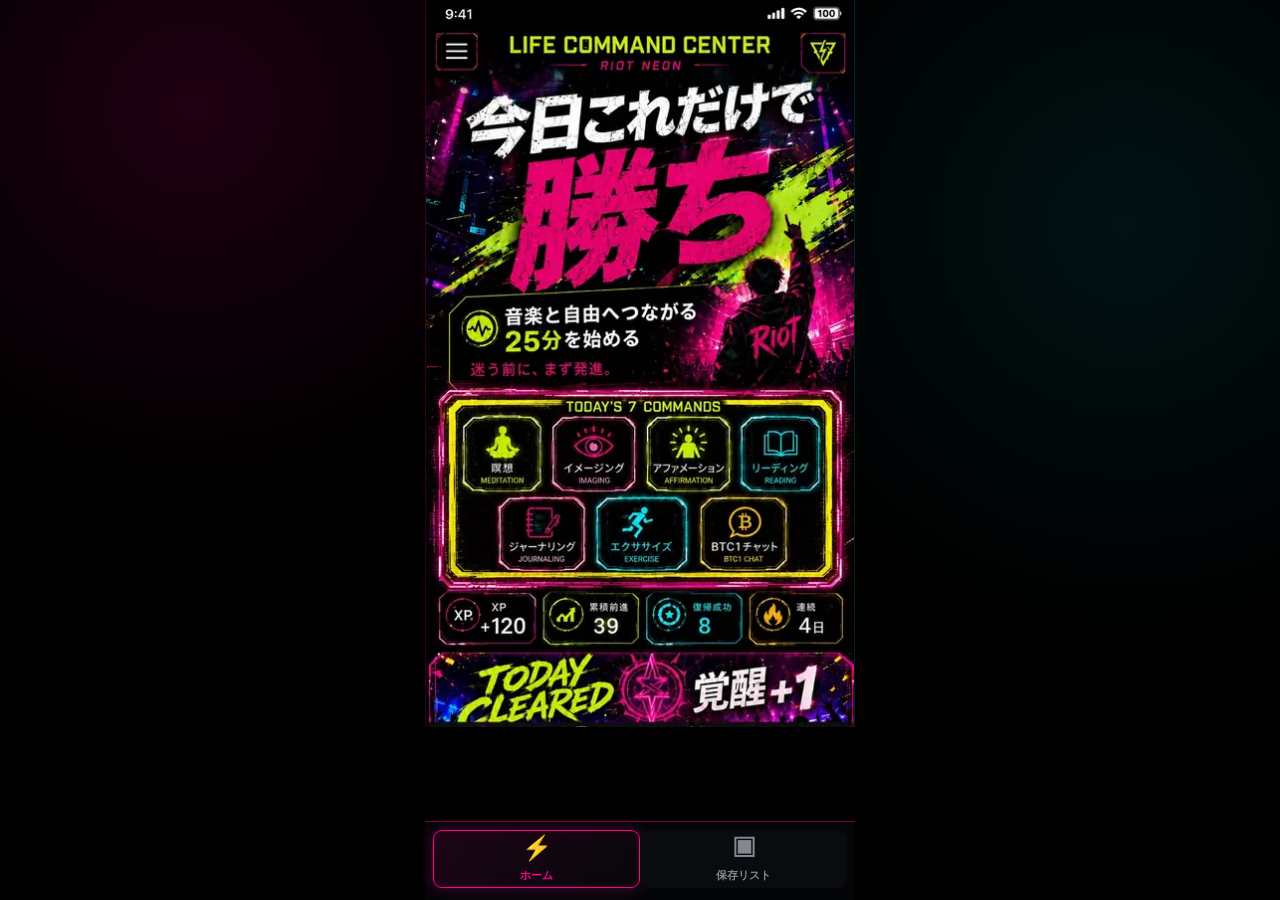
==== index.html @ 18f61c9f "fix smartphone v1 visual asset wiring" ====
<!doctype html>
<html lang="ja">
<head>
  <meta charset="utf-8">
  <meta name="viewport" content="width=device-width,initial-scale=1,viewport-fit=cover">
  <meta name="theme-color" content="#050507">
  <meta name="apple-mobile-web-app-capable" content="yes">
  <meta name="apple-mobile-web-app-status-bar-style" content="black-translucent">
  <title>Life Command Center · RIOT NEON</title>
  <link rel="stylesheet" href="./app.css?v=20260807v2">
</head>
<body>
  <div id="app" class="app-shell">
    <main>
      <section id="homeView" class="view active" aria-label="ホーム">
        <div class="poster home-poster" id="homePoster">
          <img id="homeSkin" alt="Life Command Center RIOT NEON ホーム">
          <div class="command-hotspots" aria-label="今日の7コマンド">
            <button class="command-hit c1" data-command="瞑想" aria-label="瞑想"></button>
            <button class="command-hit c2" data-command="イメージング" aria-label="イメージング"></button>
            <button class="command-hit c3" data-command="アファメーション" aria-label="アファメーション"></button>
            <button class="command-hit c4" data-command="リーディング" aria-label="リーディング"></button>
            <button class="command-hit c5" data-command="ジャーナリング" aria-label="ジャーナリング"></button>
            <button class="command-hit c6" data-command="エクササイズ" aria-label="エクササイズ"></button>
            <button class="command-hit c7" data-command="BTC1チャット" aria-label="BTC1チャット"></button>
          </div>
        </div>
      </section>

      <section id="savedView" class="view" aria-label="保存リスト">
        <div class="saved-page">
          <div id="savedHero" class="saved-hero" role="img" aria-label="RIOT NEON 保存リスト"></div>
          <section class="saved-controls" aria-label="保存リスト操作">
            <div class="search-row">
              <label class="search-box">
                <span class="search-icon">⌕</span>
                <input id="searchInput" type="search" autocomplete="off" placeholder="キーワードで検索する" aria-label="保存リストを検索">
              </label>
              <button id="filterFocus" class="neon-btn neon-yellow" type="button">絞り込み</button>
            </div>
            <div id="categoryBar" class="category-row" role="group" aria-label="カテゴリ">
              <button class="chip active" data-category="ALL">ALL</button>
              <button class="chip" data-category="日記">日記</button>
              <button class="chip" data-category="ルール">ルール</button>
              <button class="chip" data-category="気付き">気付き</button>
              <button class="chip" data-category="その他">その他</button>
            </div>
            <div class="mode-grid">
              <fieldset class="mode-group">
                <legend>表示モード</legend>
                <div class="segmented">
                  <button id="cardModeBtn" class="seg active" data-viewmode="card">▦ カード表示</button>
                  <button id="listModeBtn" class="seg" data-viewmode="list">☷ 一覧表示</button>
                </div>
              </fieldset>
              <fieldset class="mode-group">
                <legend>タイトルモード</legend>
                <div class="segmented">
                  <button id="organizedBtn" class="seg" data-titlemode="organized">☷ 整理タイトル</button>
                  <button id="originalBtn" class="seg active" data-titlemode="original">✎ 俺の原文</button>
                </div>
              </fieldset>
            </div>
            <div class="utility-row">
              <label class="sort-wrap"><span>並び替え</span><select id="sortSelect"><option value="newest">新しい順</option></select></label>
              <div class="sync-wrap"><span id="syncStatus">最終同期 --:--</span><button id="refreshBtn" class="neon-btn neon-lime" type="button">↻ 更新する</button></div>
            </div>
          </section>
          <section class="saved-summary" aria-live="polite"><span id="resultCount">0件</span><span id="activeSummary">ALL / 俺の原文</span></section>
          <section id="savedList" class="saved-list card-mode" aria-label="保存項目"></section>
          <div id="emptyState" class="empty-state hidden"><strong>NO MATCH</strong><span>条件に合う保存項目はありません。</span></div>
        </div>
      </section>
    </main>

    <nav class="bottom-nav" aria-label="メインナビゲーション">
      <button class="nav-btn active" data-view="homeView" aria-current="page"><span class="nav-icon">⚡</span><span>ホーム</span></button>
      <button class="nav-btn" data-view="savedView"><span class="nav-icon">▣</span><span>保存リスト</span></button>
    </nav>

    <div id="commandToast" class="command-toast" role="status" aria-live="polite"></div>
    <div id="detailModal" class="modal hidden" role="dialog" aria-modal="true" aria-labelledby="detailTitle">
      <div class="modal-backdrop" data-close-modal></div>
      <article class="detail-panel">
        <button class="modal-close" data-close-modal aria-label="閉じる">×</button>
        <div id="detailCategory" class="detail-category"></div>
        <h2 id="detailTitle"></h2>
        <div class="detail-meta" id="detailMeta"></div>
        <section class="detail-block"><h3>俺の原文</h3><p id="detailOriginal"></p></section>
        <section class="detail-block"><h3>整理版</h3><p id="detailBody"></p></section>
      </article>
    </div>
  </div>

  <script src="./assets/runtime/home_00.js"></script>
  <script src="./assets/runtime/home_01.js"></script>
  <script src="./assets/runtime/home_02.js"></script>
  <script src="./assets/runtime/home_03.js"></script>
  <script src="./assets/runtime/home_04.js"></script>
  <script src="./assets/runtime/home_05.js"></script>

  <script src="./assets/runtime/savehero_00.js"></script>
  <script src="./assets/runtime/savehero_01.js"></script>
  <script src="./assets/runtime/savehero_02.js"></script>
  <script src="./assets/runtime/savehero_03.js"></script>

  <script src="./assets/runtime/icon_diary.js"></script>
  <script src="./assets/runtime/icon_insight.js"></script>
  <script src="./assets/runtime/icon_rule.js"></script>
  <script src="./assets/runtime/icon_other.js"></script>
  <script src="./assets/runtime/card_texture.js"></script>
  <script src="./assets/runtime/brush_lime.js"></script>
  <script src="./assets/runtime/assets-init.js"></script>
  <script src="./app.js?v=20260807v2"></script>
</body>
</html>
---- app.css ----
:root{
  --bg:#040407;
  --panel:#090a0e;
  --ink:#f7f7fb;
  --muted:#9aa0aa;
  --pink:#ff008f;
  --lime:#caff00;
  --cyan:#14e8ff;
  --yellow:#ffd400;
  --line:rgba(255,255,255,.10);
  --safe-bottom:max(12px,env(safe-area-inset-bottom));
}
*{box-sizing:border-box}
html{background:#000;color-scheme:dark}
body{margin:0;min-height:100vh;background:radial-gradient(circle at 15% 12%,rgba(255,0,143,.12),transparent 24rem),radial-gradient(circle at 88% 25%,rgba(20,232,255,.08),transparent 26rem),#000;color:var(--ink);font-family:-apple-system,BlinkMacSystemFont,"Segoe UI","Noto Sans JP",sans-serif;overflow-x:hidden}
button,input,select{font:inherit}button{cursor:pointer}.app-shell{min-height:100vh;padding-bottom:calc(82px + var(--safe-bottom))}.view{display:none}.view.active{display:block}.poster,.saved-page{width:min(100%,430px);margin:0 auto;position:relative}.home-poster{aspect-ratio:864/1460;overflow:hidden}.home-poster img{display:block;width:100%;height:auto}.command-hotspots{position:absolute;inset:0;pointer-events:none}.command-hit{position:absolute;border:0;background:transparent;border-radius:18px;min-width:44px;min-height:44px;pointer-events:auto;-webkit-tap-highlight-color:transparent}.command-hit:focus-visible,.command-hit:active{outline:3px solid var(--cyan);outline-offset:2px;box-shadow:0 0 22px var(--cyan),inset 0 0 18px rgba(20,232,255,.35)}.c1{left:7.4%;top:56.8%;width:21%;height:11%}.c2{left:29%;top:56.8%;width:21.5%;height:11%}.c3{left:51%;top:56.8%;width:22%;height:11%}.c4{left:73%;top:56.8%;width:22%;height:11%}.c5{left:16.2%;top:68.1%;width:24%;height:11.2%}.c6{left:40%;top:68.1%;width:24.5%;height:11.2%}.c7{left:64.5%;top:68.1%;width:27%;height:11.2%}.saved-page{min-height:100vh;background:linear-gradient(rgba(4,5,8,.9),rgba(4,5,8,.98)),var(--card-texture,none);background-size:auto,280px 140px;box-shadow:0 0 80px rgba(255,0,143,.10)}.saved-hero{display:block;width:100%;aspect-ratio:864/390;background-size:100% auto;background-position:top center;background-repeat:no-repeat}.saved-controls{margin-top:-1px;padding:12px 12px 10px;background:linear-gradient(180deg,rgba(0,0,0,.96),rgba(3,4,7,.96)),var(--card-texture,none);border-top:1px solid rgba(255,0,143,.35)}.search-row{display:grid;grid-template-columns:minmax(0,1fr) auto;gap:8px}.search-box{min-height:52px;display:flex;align-items:center;gap:10px;padding:0 14px;border:2px solid var(--pink);border-radius:10px;background:rgba(7,7,10,.82);box-shadow:0 0 18px rgba(255,0,143,.35),inset 0 0 22px rgba(255,0,143,.06);position:relative;overflow:hidden}.search-box:after{content:"";position:absolute;right:-10%;bottom:-15px;width:38%;height:38px;background:var(--brush-lime,none) center/cover no-repeat;opacity:.25;pointer-events:none}.search-icon{font-size:28px;color:var(--pink);line-height:1}.search-box input{width:100%;border:0;outline:0;background:transparent;color:#fff;font-size:16px;font-weight:750;min-width:0}.search-box input::placeholder{color:#777b84}.neon-btn{min-height:52px;border-radius:10px;background:#08090c;font-weight:900;letter-spacing:.02em;padding:0 14px;white-space:nowrap}.neon-yellow{color:var(--lime);border:2px solid rgba(202,255,0,.8);box-shadow:0 0 16px rgba(202,255,0,.22)}.neon-lime{color:var(--lime);border:2px solid rgba(202,255,0,.72);box-shadow:0 0 16px rgba(202,255,0,.2)}.category-row{display:grid;grid-template-columns:repeat(5,1fr);gap:7px;margin:10px 0 2px;scroll-margin-top:16px}.chip{min-width:0;min-height:44px;padding:0 4px;border-radius:8px;border:1px solid rgba(255,0,143,.65);background:#090a0e;color:#fff;font-weight:900;box-shadow:inset 0 0 12px rgba(255,0,143,.05)}.chip:nth-child(3){border-color:rgba(20,232,255,.8)}.chip:nth-child(4){border-color:rgba(255,212,0,.75)}.chip.active{color:#090a0d;background:var(--lime);border-color:var(--lime);box-shadow:0 0 18px rgba(202,255,0,.48),inset 0 0 10px rgba(255,255,255,.25)}.mode-grid{display:grid;grid-template-columns:1fr 1fr;gap:10px;margin-top:11px}.mode-group{border:0;border-top:1px solid rgba(255,0,143,.5);padding:8px 0 0;margin:0;min-width:0}.mode-group legend{padding:0 8px 0 0;color:var(--lime);font-size:12px;font-weight:950;letter-spacing:.04em}.segmented{display:grid;grid-template-columns:1fr 1fr;gap:6px}.seg{min-height:46px;border:1px solid #3f4148;border-radius:8px;background:#0a0b0f;color:#8c9098;font-size:12px;font-weight:850;padding:4px 6px}.seg.active{color:var(--pink);border-color:var(--pink);box-shadow:0 0 16px rgba(255,0,143,.45),inset 0 0 13px rgba(255,0,143,.08)}.utility-row{display:grid;grid-template-columns:1fr 1fr;gap:9px;align-items:end;margin-top:10px}.sort-wrap{display:grid;grid-template-columns:auto 1fr;gap:8px;align-items:center;color:var(--lime);font-weight:900;font-size:13px}.sort-wrap select{width:100%;min-height:44px;border-radius:8px;border:1px solid var(--lime);background:#0a0b0f;color:#fff;padding:0 9px}.sync-wrap{display:flex;align-items:center;justify-content:flex-end;gap:7px;min-width:0}#syncStatus{font-size:10px;color:#b7bac1;white-space:nowrap}#refreshBtn{min-height:44px;padding:0 10px;font-size:12px}.saved-summary{display:flex;justify-content:space-between;gap:10px;align-items:center;padding:9px 14px;color:#a7abb2;font-size:11px;border-top:1px solid rgba(255,255,255,.05)}#resultCount{color:var(--lime);font-weight:900}.saved-list{padding:0 12px 18px;display:grid;gap:10px}.saved-card{position:relative;display:grid;grid-template-columns:70px minmax(0,1fr) auto;gap:10px;align-items:center;min-height:112px;padding:10px 10px 10px 8px;border:2px solid var(--pink);border-radius:10px;background:linear-gradient(90deg,rgba(2,3,5,.96),rgba(6,7,10,.88)),var(--card-texture,none) center/cover;box-shadow:0 0 15px rgba(255,0,143,.28),inset 0 0 22px rgba(255,0,143,.05);overflow:hidden}.saved-card:after{content:"";position:absolute;right:0;bottom:0;width:25%;height:34%;background:var(--brush-lime,none) right bottom/cover no-repeat;opacity:.78;pointer-events:none}.saved-card.cat-気付き{border-color:var(--cyan);box-shadow:0 0 15px rgba(20,232,255,.24),inset 0 0 22px rgba(20,232,255,.04)}.saved-card.cat-ルール{border-color:var(--yellow);box-shadow:0 0 15px rgba(255,212,0,.22),inset 0 0 22px rgba(255,212,0,.04)}.saved-card.cat-その他{border-color:var(--cyan);box-shadow:0 0 15px rgba(20,232,255,.24),inset 0 0 22px rgba(20,232,255,.04)}.card-icon{width:64px;height:64px;object-fit:cover;border-radius:9px;filter:saturate(1.08) contrast(1.05);box-shadow:0 0 12px rgba(255,0,143,.18)}.card-copy{min-width:0;position:relative;z-index:1}.category-label{display:inline-flex;align-items:center;min-height:24px;padding:0 7px;border:1px solid currentColor;border-radius:4px;color:var(--pink);font-size:10px;font-weight:900;margin-bottom:4px}.cat-気付き .category-label,.cat-その他 .category-label{color:var(--cyan)}.cat-ルール .category-label{color:var(--lime)}.card-title{margin:0;color:#fff;font-size:17px;line-height:1.55;font-weight:900;display:-webkit-box;-webkit-box-orient:vertical;-webkit-line-clamp:3;overflow:hidden}.card-side{position:relative;z-index:1;display:grid;justify-items:end;gap:8px;min-width:62px}.card-time{font-size:9px;color:#a4a7ae;text-align:right;line-height:1.35}.open-btn{min-width:58px;min-height:36px;border:1px solid var(--pink);border-radius:7px;background:#0b0b10;color:var(--pink);font-weight:900;box-shadow:0 0 12px rgba(255,0,143,.24)}.saved-list.list-mode{gap:6px}.saved-list.list-mode .saved-card{min-height:78px;grid-template-columns:46px minmax(0,1fr) auto;padding:7px}.saved-list.list-mode .card-icon{width:42px;height:42px}.saved-list.list-mode .card-title{font-size:14px;-webkit-line-clamp:2}.saved-list.list-mode .category-label{display:none}.saved-list.list-mode .open-btn{min-width:50px;min-height:34px;font-size:12px}.empty-state{margin:12px;padding:36px 18px;border:1px solid rgba(255,0,143,.55);border-radius:10px;text-align:center;background:#08090c;box-shadow:0 0 18px rgba(255,0,143,.16)}.empty-state strong{display:block;color:var(--lime);font-size:24px;letter-spacing:.1em;margin-bottom:8px}.empty-state span{color:#a8abb1;font-size:13px}.hidden{display:none!important}.bottom-nav{position:fixed;z-index:100;left:50%;bottom:0;transform:translateX(-50%);width:min(100%,430px);display:grid;grid-template-columns:1fr 1fr;padding:8px 8px var(--safe-bottom);background:rgba(5,6,9,.95);backdrop-filter:blur(16px);border-top:1px solid rgba(255,0,143,.45);box-shadow:0 -12px 35px rgba(0,0,0,.55)}.nav-btn{min-height:58px;border:1px solid transparent;border-radius:9px;background:#0a0b0e;color:#848890;display:grid;place-items:center;gap:1px;font-size:11px;font-weight:850}.nav-icon{font-size:24px;line-height:1}.nav-btn.active{color:var(--pink);border-color:var(--pink);background:linear-gradient(145deg,rgba(255,0,143,.10),rgba(7,8,11,.95));box-shadow:0 0 16px rgba(255,0,143,.28),inset 0 0 17px rgba(255,0,143,.06)}.command-toast{position:fixed;z-index:120;left:50%;bottom:calc(82px + var(--safe-bottom));transform:translate(-50%,12px);width:min(calc(100% - 28px),400px);padding:11px 14px;border:1px solid var(--lime);border-radius:8px;background:rgba(5,6,9,.96);color:#fff;text-align:center;font-size:13px;font-weight:850;opacity:0;pointer-events:none;transition:.18s;box-shadow:0 0 22px rgba(202,255,0,.26)}.command-toast.show{opacity:1;transform:translate(-50%,0)}.modal{position:fixed;inset:0;z-index:150;display:grid;align-items:end;justify-items:center}.modal-backdrop{position:absolute;inset:0;background:rgba(0,0,0,.76);backdrop-filter:blur(5px)}.detail-panel{position:relative;z-index:1;width:min(100%,430px);max-height:min(82vh,760px);overflow:auto;padding:24px 20px calc(24px + env(safe-area-inset-bottom));background:linear-gradient(180deg,rgba(8,8,12,.98),rgba(2,3,5,.99)),var(--card-texture,none) center/cover;border:3px solid var(--pink);border-bottom:0;border-radius:24px 24px 0 0;box-shadow:0 -10px 45px rgba(255,0,143,.22),inset 0 0 0 2px rgba(202,255,0,.42)}.modal-close{position:sticky;top:0;float:right;width:44px;height:44px;border:1px solid var(--pink);border-radius:10px;background:#090a0d;color:var(--pink);font-size:26px;z-index:2}.detail-category{color:var(--lime);font-size:12px;font-weight:950;letter-spacing:.08em;margin:4px 54px 8px 0}.detail-panel h2{font-size:24px;line-height:1.35;margin:0 54px 6px 0}.detail-meta{color:#9ba0a8;font-size:11px;margin-bottom:20px}.detail-block{border-top:1px solid rgba(255,255,255,.10);padding-top:14px;margin-top:14px}.detail-block h3{color:var(--pink);font-size:13px;margin:0 0 9px}.detail-block p{white-space:pre-wrap;word-break:break-word;line-height:1.8;margin:0;color:#eef0f5;font-size:15px}@media (min-width:700px){.poster,.saved-page{border-left:1px solid rgba(255,0,143,.18);border-right:1px solid rgba(20,232,255,.14)}}@media (max-width:360px){.mode-grid{grid-template-columns:1fr}.utility-row{grid-template-columns:1fr}.sync-wrap{justify-content:space-between}.saved-card{grid-template-columns:58px minmax(0,1fr);gap:8px}.card-icon{width:54px;height:54px}.card-side{grid-column:2;grid-template-columns:1fr auto;justify-items:end;align-items:center;width:100%}}
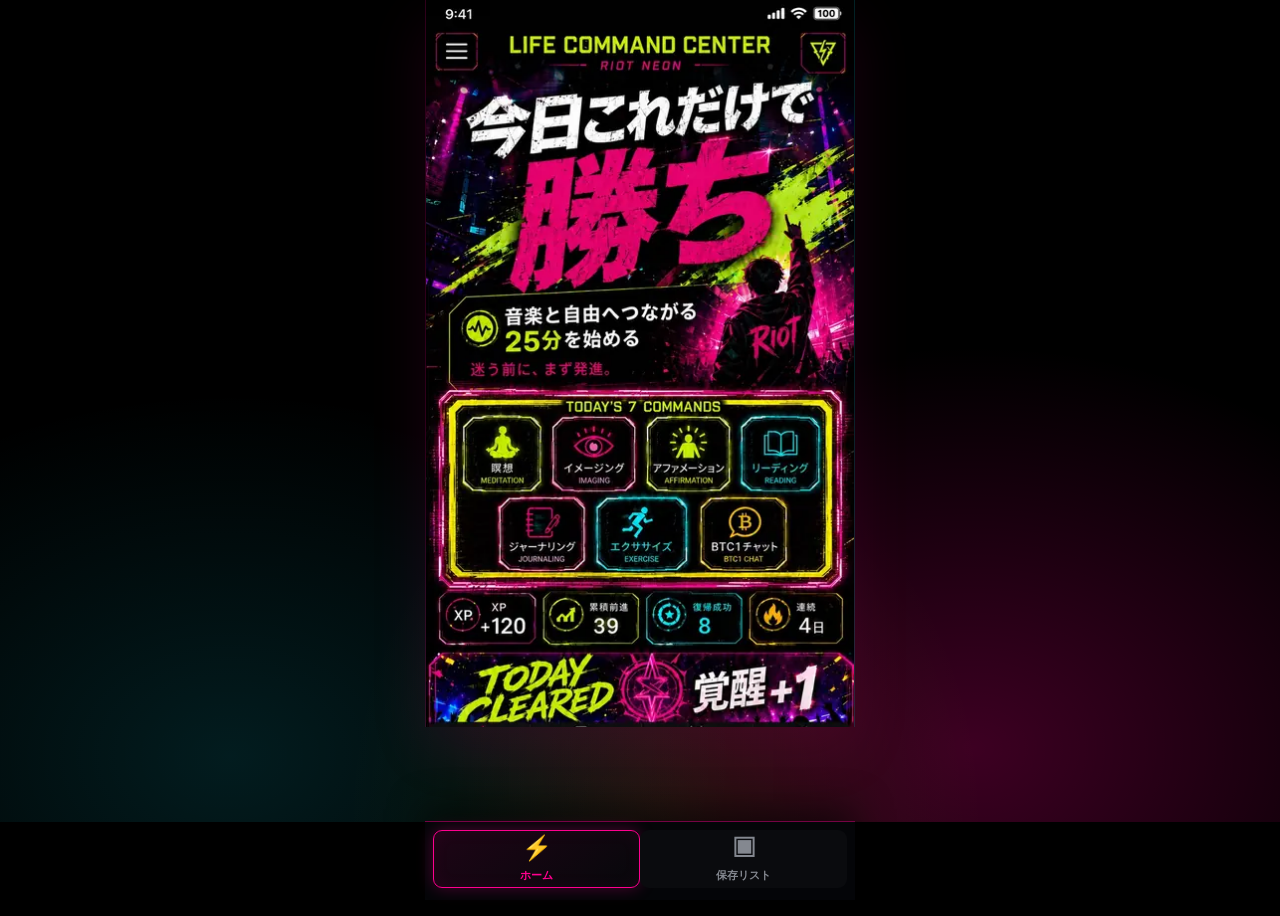
==== commit 881fd3c2: "apply smartphone v1 corrective visual layer" ====
--- a/index.html
+++ b/index.html
@@ -8,6 +8,7 @@
   <meta name="apple-mobile-web-app-status-bar-style" content="black-translucent">
   <title>Life Command Center · RIOT NEON</title>
   <link rel="stylesheet" href="./app.css?v=20260807v2">
+  <link rel="stylesheet" href="./app-overrides.css?v=20260807v3">
 </head>
 <body>
   <div id="app" class="app-shell">
@@ -111,6 +112,6 @@
   <script src="./assets/runtime/card_texture.js"></script>
   <script src="./assets/runtime/brush_lime.js"></script>
   <script src="./assets/runtime/assets-init.js"></script>
-  <script src="./app.js?v=20260807v2"></script>
+  <script src="./app.js?v=20260807v3"></script>
 </body>
 </html>
--- a/app-overrides.css
+++ b/app-overrides.css
@@ -0,0 +1,73 @@
+/* Life Command Center smartphone v1 corrective layer.
+   Keeps the approved RIOT NEON art while preventing baked text fragments
+   from legacy texture crops from leaking into dynamic UI. */
+
+#homeView{
+  min-height:calc(100svh - 78px - env(safe-area-inset-bottom));
+  background:
+    radial-gradient(ellipse at 18% 92%,rgba(20,232,255,.12),transparent 34%),
+    radial-gradient(ellipse at 76% 91%,rgba(255,0,143,.24),transparent 38%),
+    radial-gradient(ellipse at 52% 100%,rgba(202,255,0,.08),transparent 34%),
+    #000;
+}
+.home-poster{
+  box-shadow:0 24px 55px rgba(255,0,143,.10);
+}
+
+/* The original extracted card/brush fragments contained baked variable text.
+   Dynamic rows must remain text-clean, so the master hero + icon art carry
+   the image-authored grunge while live cards use clean dark surfaces. */
+.saved-page{
+  background:
+    radial-gradient(circle at 12% 18%,rgba(255,0,143,.07),transparent 25rem),
+    radial-gradient(circle at 92% 46%,rgba(20,232,255,.05),transparent 24rem),
+    #030407;
+}
+.saved-card{
+  isolation:isolate;
+  background:linear-gradient(102deg,rgba(2,3,5,.99),rgba(7,8,12,.96));
+}
+.saved-card::before{
+  content:"";
+  position:absolute;
+  inset:0;
+  z-index:0;
+  pointer-events:none;
+  opacity:.22;
+  background:
+    repeating-linear-gradient(176deg,transparent 0 9px,rgba(255,255,255,.025) 10px,transparent 11px 17px),
+    radial-gradient(circle at 88% 28%,rgba(255,0,143,.18),transparent 24%),
+    radial-gradient(circle at 12% 72%,rgba(20,232,255,.10),transparent 20%);
+}
+.saved-card::after{
+  content:"";
+  position:absolute;
+  right:-8%;
+  bottom:-34%;
+  width:38%;
+  height:75%;
+  z-index:0;
+  pointer-events:none;
+  opacity:.34;
+  transform:rotate(-12deg);
+  background:linear-gradient(90deg,transparent,rgba(202,255,0,.34),rgba(202,255,0,.08),transparent);
+  filter:blur(.3px);
+}
+.saved-card > *{position:relative;z-index:1}
+.search-box::after{display:none}
+
+/* Avoid a dead black void below the 9:16 reference art on taller iPhones. */
+@media (max-width:430px) and (min-height:760px){
+  #homeView::after{
+    content:"";
+    display:block;
+    height:clamp(34px,8svh,76px);
+    margin-top:-1px;
+    pointer-events:none;
+    background:
+      linear-gradient(105deg,transparent 0 9%,rgba(255,0,143,.18) 32%,transparent 48%),
+      linear-gradient(75deg,transparent 0 45%,rgba(20,232,255,.10) 58%,transparent 70%),
+      radial-gradient(ellipse at center,rgba(202,255,0,.07),transparent 58%),
+      #000;
+  }
+}
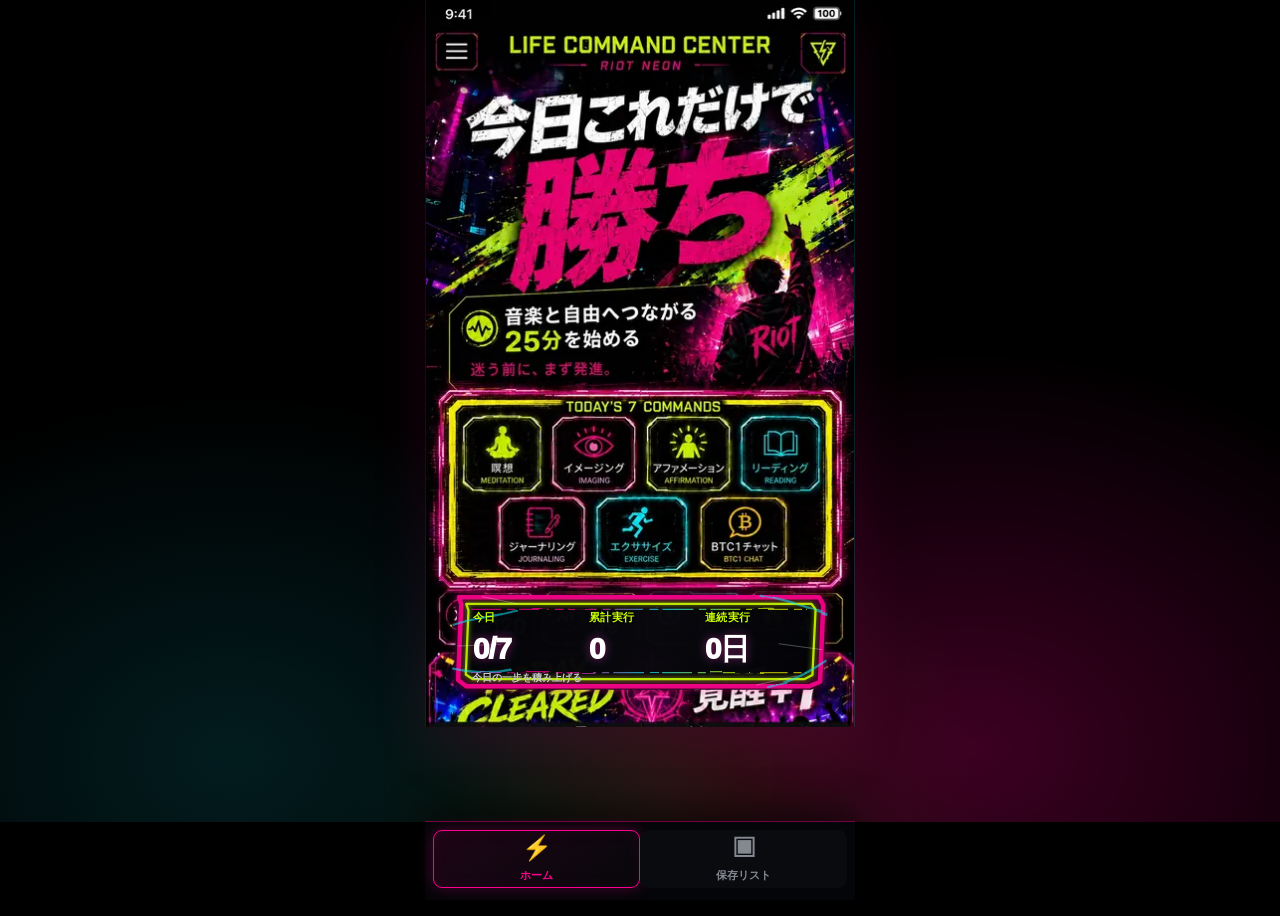
==== commit feac76ad: "wire home progress panel markup and v7 build" ====
--- a/index.html
+++ b/index.html
@@ -6,25 +6,41 @@
   <meta name="theme-color" content="#050507">
   <meta name="apple-mobile-web-app-capable" content="yes">
   <meta name="apple-mobile-web-app-status-bar-style" content="black-translucent">
+  <meta name="lcc-build" content="20260808-v7-progress">
   <title>Life Command Center · RIOT NEON</title>
-  <link rel="stylesheet" href="./app.css?v=20260807v2">
-  <link rel="stylesheet" href="./app-overrides.css?v=20260807v3">
+  <link rel="stylesheet" href="./app.css?v=20260808v7">
+  <link rel="stylesheet" href="./app-overrides.css?v=20260808v7">
+  <link rel="stylesheet" href="./home-progress.css?v=20260808v7">
 </head>
 <body>
-  <div id="app" class="app-shell">
+  <div id="app" class="app-shell" data-build="20260808-v7-progress">
     <main>
       <section id="homeView" class="view active" aria-label="ホーム">
         <div class="poster home-poster" id="homePoster">
           <img id="homeSkin" alt="Life Command Center RIOT NEON ホーム">
           <div class="command-hotspots" aria-label="今日の7コマンド">
-            <button class="command-hit c1" data-command="瞑想" aria-label="瞑想"></button>
-            <button class="command-hit c2" data-command="イメージング" aria-label="イメージング"></button>
-            <button class="command-hit c3" data-command="アファメーション" aria-label="アファメーション"></button>
-            <button class="command-hit c4" data-command="リーディング" aria-label="リーディング"></button>
-            <button class="command-hit c5" data-command="ジャーナリング" aria-label="ジャーナリング"></button>
-            <button class="command-hit c6" data-command="エクササイズ" aria-label="エクササイズ"></button>
-            <button class="command-hit c7" data-command="BTC1チャット" aria-label="BTC1チャット"></button>
+            <button class="command-hit c1" data-command="瞑想" aria-label="瞑想" aria-pressed="false"></button>
+            <button class="command-hit c2" data-command="イメージング" aria-label="イメージング" aria-pressed="false"></button>
+            <button class="command-hit c3" data-command="アファメーション" aria-label="アファメーション" aria-pressed="false"></button>
+            <button class="command-hit c4" data-command="リーディング" aria-label="リーディング" aria-pressed="false"></button>
+            <button class="command-hit c5" data-command="ジャーナリング" aria-label="ジャーナリング" aria-pressed="false"></button>
+            <button class="command-hit c6" data-command="エクササイズ" aria-label="エクササイズ" aria-pressed="false"></button>
+            <button class="command-hit c7" data-command="BTC1チャット" aria-label="BTC1チャット" aria-pressed="false"></button>
           </div>
+          <section id="homeProgress" class="home-progress-stage" aria-label="積み上げ状況" aria-live="polite">
+            <div class="home-progress-stage__grid">
+              <div class="home-progress-stage__label">今日</div>
+              <div class="home-progress-stage__label">累計実行</div>
+              <div class="home-progress-stage__label">連続実行</div>
+              <div id="todayProgress" class="home-progress-stage__value">0/7</div>
+              <div id="totalProgress" class="home-progress-stage__value is-total">0</div>
+              <div id="streakProgress" class="home-progress-stage__value is-streak">0日</div>
+            </div>
+            <div class="home-progress-stage__sub">
+              <span id="progressMessage">今日の一歩を積み上げる</span>
+              <span id="progressDate"></span>
+            </div>
+          </section>
         </div>
       </section>
 
@@ -93,25 +109,23 @@
     </div>
   </div>
 
-  <script src="./assets/runtime/home_00.js"></script>
-  <script src="./assets/runtime/home_01.js"></script>
-  <script src="./assets/runtime/home_02.js"></script>
-  <script src="./assets/runtime/home_03.js"></script>
-  <script src="./assets/runtime/home_04.js"></script>
-  <script src="./assets/runtime/home_05.js"></script>
-
-  <script src="./assets/runtime/savehero_00.js"></script>
-  <script src="./assets/runtime/savehero_01.js"></script>
-  <script src="./assets/runtime/savehero_02.js"></script>
-  <script src="./assets/runtime/savehero_03.js"></script>
-
-  <script src="./assets/runtime/icon_diary.js"></script>
-  <script src="./assets/runtime/icon_insight.js"></script>
-  <script src="./assets/runtime/icon_rule.js"></script>
-  <script src="./assets/runtime/icon_other.js"></script>
-  <script src="./assets/runtime/card_texture.js"></script>
-  <script src="./assets/runtime/brush_lime.js"></script>
-  <script src="./assets/runtime/assets-init.js"></script>
-  <script src="./app.js?v=20260807v3"></script>
+  <script src="./assets/runtime/home_00.js?v=20260808v7"></script>
+  <script src="./assets/runtime/home_01.js?v=20260808v7"></script>
+  <script src="./assets/runtime/home_02.js?v=20260808v7"></script>
+  <script src="./assets/runtime/home_03.js?v=20260808v7"></script>
+  <script src="./assets/runtime/home_04.js?v=20260808v7"></script>
+  <script src="./assets/runtime/home_05.js?v=20260808v7"></script>
+  <script src="./assets/runtime/savehero_00.js?v=20260808v7"></script>
+  <script src="./assets/runtime/savehero_01.js?v=20260808v7"></script>
+  <script src="./assets/runtime/savehero_02.js?v=20260808v7"></script>
+  <script src="./assets/runtime/savehero_03.js?v=20260808v7"></script>
+  <script src="./assets/runtime/icon_diary.js?v=20260808v7"></script>
+  <script src="./assets/runtime/icon_insight.js?v=20260808v7"></script>
+  <script src="./assets/runtime/icon_rule.js?v=20260808v7"></script>
+  <script src="./assets/runtime/icon_other.js?v=20260808v7"></script>
+  <script src="./assets/runtime/card_texture.js?v=20260808v7"></script>
+  <script src="./assets/runtime/brush_lime.js?v=20260808v7"></script>
+  <script src="./assets/runtime/assets-init.js?v=20260808v7"></script>
+  <script src="./app.js?v=20260808v7"></script>
 </body>
 </html>
--- a/app-overrides.css
+++ b/app-overrides.css
@@ -56,6 +56,13 @@
 .saved-card > *{position:relative;z-index:1}
 .search-box::after{display:none}
 
+/* Keep the two compact mode controls on one line at the 390px acceptance width. */
+.seg{
+  font-size:10px;
+  white-space:nowrap;
+  padding-inline:2px;
+}
+
 /* Avoid a dead black void below the 9:16 reference art on taller iPhones. */
 @media (max-width:430px) and (min-height:760px){
   #homeView::after{
--- a/home-progress.css
+++ b/home-progress.css
@@ -0,0 +1,154 @@
+/* Life Command Center / HOME progress visual stage
+   Stage 1 only: textless image assets + CSS placement/state skin.
+   No completion logic, persistence, counters, or JavaScript is implemented here. */
+
+:root{
+  --lcc-command-done-frame:url("./assets/ui/home_command_done_frame.svg");
+  --lcc-progress-blank:url("./assets/ui/home_progress_blank.svg");
+}
+
+/* ---------------------------------------------------------
+   7 COMMANDS / completion skin
+   JS will later add .is-done and aria-pressed="true".
+   Until then this layer stays invisible.
+   --------------------------------------------------------- */
+.command-hit{
+  isolation:isolate;
+  overflow:visible;
+}
+
+.command-hit::after{
+  content:"";
+  position:absolute;
+  z-index:3;
+  pointer-events:none;
+  inset:-16% -13%;
+  background:var(--lcc-command-done-frame) center/100% 100% no-repeat;
+  opacity:0;
+  transform:scale(.96);
+  filter:saturate(1.08);
+  transition:opacity .18s ease,transform .18s ease,filter .18s ease;
+}
+
+.command-hit.is-done::after,
+.command-hit[aria-pressed="true"]::after{
+  opacity:1;
+  transform:scale(1);
+  filter:
+    saturate(1.18)
+    drop-shadow(0 0 5px rgba(255,0,143,.95))
+    drop-shadow(0 0 10px rgba(202,255,0,.72))
+    drop-shadow(0 0 14px rgba(20,232,255,.36));
+  animation:lcc-command-done-pulse 2.2s ease-in-out infinite;
+}
+
+.command-hit.is-done:active::after,
+.command-hit[aria-pressed="true"]:active::after{
+  transform:scale(.98);
+}
+
+@keyframes lcc-command-done-pulse{
+  0%,100%{
+    opacity:.88;
+    filter:
+      saturate(1.12)
+      drop-shadow(0 0 4px rgba(255,0,143,.78))
+      drop-shadow(0 0 8px rgba(202,255,0,.58))
+      drop-shadow(0 0 10px rgba(20,232,255,.25));
+  }
+  50%{
+    opacity:1;
+    filter:
+      saturate(1.28)
+      drop-shadow(0 0 7px rgba(255,0,143,1))
+      drop-shadow(0 0 14px rgba(202,255,0,.88))
+      drop-shadow(0 0 18px rgba(20,232,255,.43));
+  }
+}
+
+@media (prefers-reduced-motion:reduce){
+  .command-hit::after{transition:none}
+  .command-hit.is-done::after,
+  .command-hit[aria-pressed="true"]::after{animation:none}
+}
+
+/* ---------------------------------------------------------
+   ACCUMULATION / blank dynamic panel
+   This is deliberately not inserted into HTML yet.
+   The future .home-progress-stage sits over the baked static
+   stats region and uses a text-free opaque image as its base.
+   CSS only places the asset. HTML/JS comes in Stage 2.
+   --------------------------------------------------------- */
+.home-progress-stage{
+  position:absolute;
+  z-index:8;
+  left:4.4%;
+  top:80.5%;
+  width:91.2%;
+  aspect-ratio:864/250;
+  padding:6.2% 6.5% 5.5%;
+  background:var(--lcc-progress-blank) center/100% 100% no-repeat;
+  pointer-events:none;
+  color:#fff;
+}
+
+.home-progress-stage__grid{
+  width:100%;
+  height:100%;
+  display:grid;
+  grid-template-columns:repeat(3,minmax(0,1fr));
+  grid-template-rows:auto 1fr;
+  column-gap:4%;
+  align-items:center;
+}
+
+.home-progress-stage__label{
+  min-width:0;
+  color:#caff00;
+  font-size:clamp(8px,2.55vw,11px);
+  line-height:1.1;
+  font-weight:900;
+  letter-spacing:.04em;
+  white-space:nowrap;
+  overflow:hidden;
+  text-overflow:ellipsis;
+}
+
+.home-progress-stage__value{
+  min-width:0;
+  color:#fff;
+  font-size:clamp(20px,7vw,30px);
+  line-height:1;
+  font-weight:950;
+  letter-spacing:-.04em;
+  text-shadow:0 0 10px rgba(255,0,143,.45),0 0 16px rgba(20,232,255,.18);
+}
+
+.home-progress-stage__value:nth-of-type(2){
+  color:#caff00;
+  text-shadow:0 0 11px rgba(202,255,0,.48);
+}
+
+.home-progress-stage__value:nth-of-type(3){
+  color:#14e8ff;
+  text-shadow:0 0 11px rgba(20,232,255,.48);
+}
+
+/* Optional second line prepared for a later streak / today score row. */
+.home-progress-stage__sub{
+  position:absolute;
+  left:7%;
+  right:7%;
+  bottom:11%;
+  display:flex;
+  justify-content:space-between;
+  gap:8px;
+  font-size:clamp(8px,2.35vw,10px);
+  font-weight:850;
+  color:#c9cbd2;
+}
+
+@media (max-width:360px){
+  .command-hit::after{inset:-13% -10%}
+  .home-progress-stage{left:4%;width:92%;padding-inline:5.8%}
+}
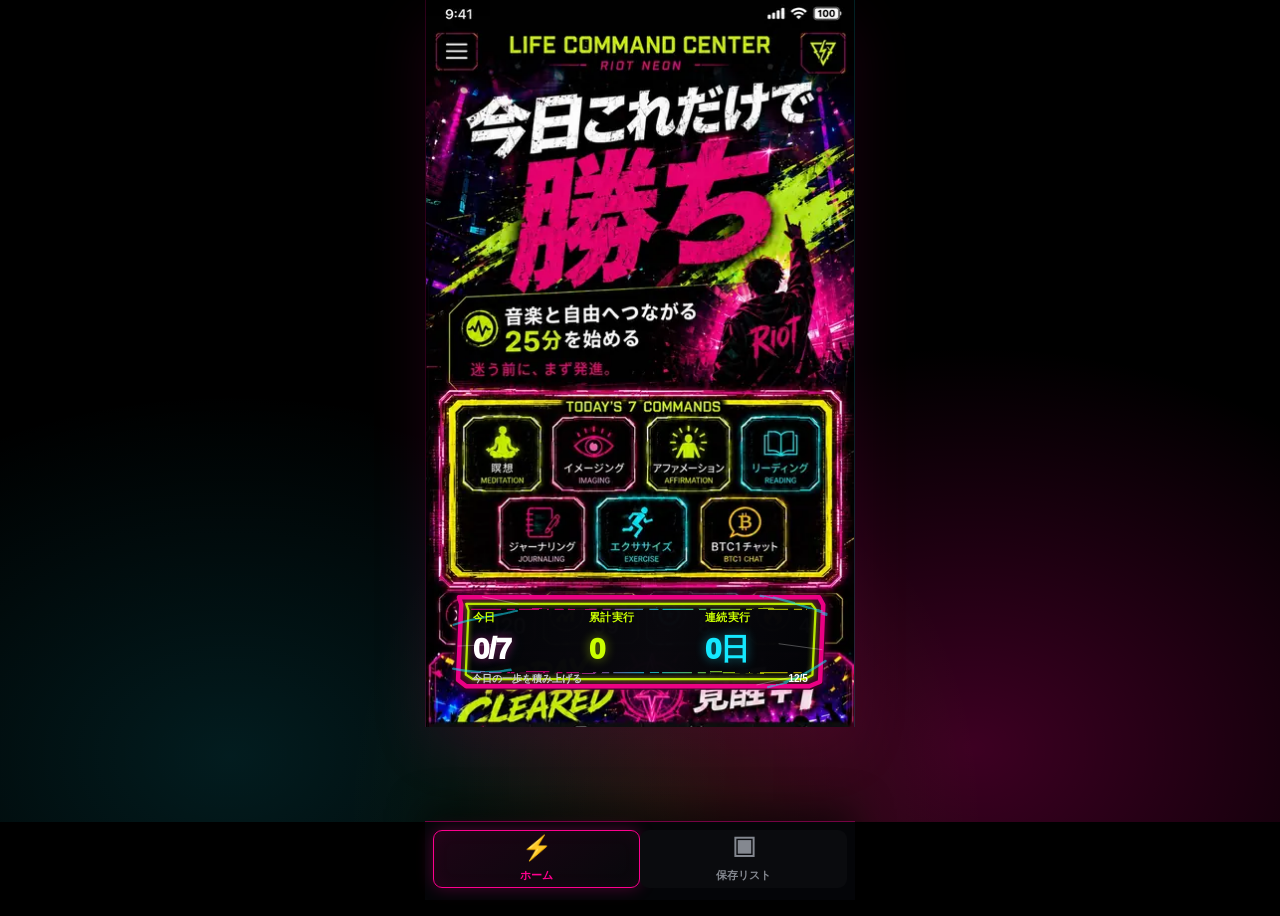
==== commit 6bf4a4f8: "finalize v8 progress tracking and GitHub source-link UI" ====
--- a/index.html
+++ b/index.html
@@ -6,14 +6,14 @@
   <meta name="theme-color" content="#050507">
   <meta name="apple-mobile-web-app-capable" content="yes">
   <meta name="apple-mobile-web-app-status-bar-style" content="black-translucent">
-  <meta name="lcc-build" content="20260808-v7-progress">
+  <meta name="lcc-build" content="20260808-v8-progress-links">
   <title>Life Command Center · RIOT NEON</title>
-  <link rel="stylesheet" href="./app.css?v=20260808v7">
-  <link rel="stylesheet" href="./app-overrides.css?v=20260808v7">
-  <link rel="stylesheet" href="./home-progress.css?v=20260808v7">
+  <link rel="stylesheet" href="./app.css?v=20260808v8">
+  <link rel="stylesheet" href="./app-overrides.css?v=20260808v8">
+  <link rel="stylesheet" href="./home-progress.css?v=20260808v8">
 </head>
 <body>
-  <div id="app" class="app-shell" data-build="20260808-v7-progress">
+  <div id="app" class="app-shell" data-build="20260808-v8-progress-links">
     <main>
       <section id="homeView" class="view active" aria-label="ホーム">
         <div class="poster home-poster" id="homePoster">
@@ -105,27 +105,28 @@
         <div class="detail-meta" id="detailMeta"></div>
         <section class="detail-block"><h3>俺の原文</h3><p id="detailOriginal"></p></section>
         <section class="detail-block"><h3>整理版</h3><p id="detailBody"></p></section>
+        <a id="detailSourceLink" class="source-link" href="https://github.com/nisiyasu/life-command-center" target="_blank" rel="noopener noreferrer">GitHub原本を開く ↗</a>
       </article>
     </div>
   </div>
 
-  <script src="./assets/runtime/home_00.js?v=20260808v7"></script>
-  <script src="./assets/runtime/home_01.js?v=20260808v7"></script>
-  <script src="./assets/runtime/home_02.js?v=20260808v7"></script>
-  <script src="./assets/runtime/home_03.js?v=20260808v7"></script>
-  <script src="./assets/runtime/home_04.js?v=20260808v7"></script>
-  <script src="./assets/runtime/home_05.js?v=20260808v7"></script>
-  <script src="./assets/runtime/savehero_00.js?v=20260808v7"></script>
-  <script src="./assets/runtime/savehero_01.js?v=20260808v7"></script>
-  <script src="./assets/runtime/savehero_02.js?v=20260808v7"></script>
-  <script src="./assets/runtime/savehero_03.js?v=20260808v7"></script>
-  <script src="./assets/runtime/icon_diary.js?v=20260808v7"></script>
-  <script src="./assets/runtime/icon_insight.js?v=20260808v7"></script>
-  <script src="./assets/runtime/icon_rule.js?v=20260808v7"></script>
-  <script src="./assets/runtime/icon_other.js?v=20260808v7"></script>
-  <script src="./assets/runtime/card_texture.js?v=20260808v7"></script>
-  <script src="./assets/runtime/brush_lime.js?v=20260808v7"></script>
-  <script src="./assets/runtime/assets-init.js?v=20260808v7"></script>
-  <script src="./app.js?v=20260808v7"></script>
+  <script src="./assets/runtime/home_00.js?v=20260808v8"></script>
+  <script src="./assets/runtime/home_01.js?v=20260808v8"></script>
+  <script src="./assets/runtime/home_02.js?v=20260808v8"></script>
+  <script src="./assets/runtime/home_03.js?v=20260808v8"></script>
+  <script src="./assets/runtime/home_04.js?v=20260808v8"></script>
+  <script src="./assets/runtime/home_05.js?v=20260808v8"></script>
+  <script src="./assets/runtime/savehero_00.js?v=20260808v8"></script>
+  <script src="./assets/runtime/savehero_01.js?v=20260808v8"></script>
+  <script src="./assets/runtime/savehero_02.js?v=20260808v8"></script>
+  <script src="./assets/runtime/savehero_03.js?v=20260808v8"></script>
+  <script src="./assets/runtime/icon_diary.js?v=20260808v8"></script>
+  <script src="./assets/runtime/icon_insight.js?v=20260808v8"></script>
+  <script src="./assets/runtime/icon_rule.js?v=20260808v8"></script>
+  <script src="./assets/runtime/icon_other.js?v=20260808v8"></script>
+  <script src="./assets/runtime/card_texture.js?v=20260808v8"></script>
+  <script src="./assets/runtime/brush_lime.js?v=20260808v8"></script>
+  <script src="./assets/runtime/assets-init.js?v=20260808v8"></script>
+  <script src="./app.js?v=20260808v8"></script>
 </body>
 </html>
--- a/app-overrides.css
+++ b/app-overrides.css
@@ -56,6 +56,43 @@
 .saved-card > *{position:relative;z-index:1}
 .search-box::after{display:none}
 
+/* GitHub source links. The public shell may expose the repository URL,
+   but GitHub still enforces access to the private repository contents. */
+.source-link{
+  min-height:44px;
+  display:inline-flex;
+  align-items:center;
+  justify-content:center;
+  padding:0 13px;
+  border:1px solid var(--cyan);
+  border-radius:8px;
+  background:rgba(5,8,12,.92);
+  color:var(--cyan);
+  text-decoration:none;
+  font-size:12px;
+  font-weight:900;
+  white-space:nowrap;
+  box-shadow:0 0 12px rgba(20,232,255,.22),inset 0 0 12px rgba(20,232,255,.04);
+  -webkit-tap-highlight-color:transparent;
+}
+.source-link:active,.source-link:focus-visible{
+  color:#05070a;
+  background:var(--cyan);
+  outline:none;
+  box-shadow:0 0 20px rgba(20,232,255,.58);
+}
+.source-link--compact{
+  min-width:58px;
+  padding-inline:7px;
+  font-size:10px;
+}
+.detail-panel>.source-link{
+  width:100%;
+  margin-top:18px;
+  min-height:50px;
+}
+.saved-list.list-mode .source-link--compact{display:none}
+
 /* Keep the two compact mode controls on one line at the 390px acceptance width. */
 .seg{
   font-size:10px;
--- a/home-progress.css
+++ b/home-progress.css
@@ -1,17 +1,13 @@
-/* Life Command Center / HOME progress visual stage
-   Stage 1 only: textless image assets + CSS placement/state skin.
-   No completion logic, persistence, counters, or JavaScript is implemented here. */
+/* Life Command Center / HOME progress visual layer
+   Textless image assets provide the RIOT NEON frame and progress panel.
+   CSS only places those assets and renders live state supplied by app.js. */
 
 :root{
   --lcc-command-done-frame:url("./assets/ui/home_command_done_frame.svg");
   --lcc-progress-blank:url("./assets/ui/home_progress_blank.svg");
 }
 
-/* ---------------------------------------------------------
-   7 COMMANDS / completion skin
-   JS will later add .is-done and aria-pressed="true".
-   Until then this layer stays invisible.
-   --------------------------------------------------------- */
+/* 7 COMMANDS / completed-state skin */
 .command-hit{
   isolation:isolate;
   overflow:visible;
@@ -72,13 +68,7 @@
   .command-hit[aria-pressed="true"]::after{animation:none}
 }
 
-/* ---------------------------------------------------------
-   ACCUMULATION / blank dynamic panel
-   This is deliberately not inserted into HTML yet.
-   The future .home-progress-stage sits over the baked static
-   stats region and uses a text-free opaque image as its base.
-   CSS only places the asset. HTML/JS comes in Stage 2.
-   --------------------------------------------------------- */
+/* Dynamic accumulation panel placed over the old baked stat area. */
 .home-progress-stage{
   position:absolute;
   z-index:8;
@@ -90,6 +80,7 @@
   background:var(--lcc-progress-blank) center/100% 100% no-repeat;
   pointer-events:none;
   color:#fff;
+  text-align:left;
 }
 
 .home-progress-stage__grid{
@@ -124,17 +115,16 @@
   text-shadow:0 0 10px rgba(255,0,143,.45),0 0 16px rgba(20,232,255,.18);
 }
 
-.home-progress-stage__value:nth-of-type(2){
+.home-progress-stage__value.is-total{
   color:#caff00;
   text-shadow:0 0 11px rgba(202,255,0,.48);
 }
 
-.home-progress-stage__value:nth-of-type(3){
+.home-progress-stage__value.is-streak{
   color:#14e8ff;
   text-shadow:0 0 11px rgba(20,232,255,.48);
 }
 
-/* Optional second line prepared for a later streak / today score row. */
 .home-progress-stage__sub{
   position:absolute;
   left:7%;
@@ -144,9 +134,13 @@
   justify-content:space-between;
   gap:8px;
   font-size:clamp(8px,2.35vw,10px);
+  line-height:1.2;
   font-weight:850;
   color:#c9cbd2;
 }
+
+#progressMessage{min-width:0;overflow:hidden;text-overflow:ellipsis;white-space:nowrap}
+#progressDate{flex:0 0 auto;color:#fff}
 
 @media (max-width:360px){
   .command-hit::after{inset:-13% -10%}
